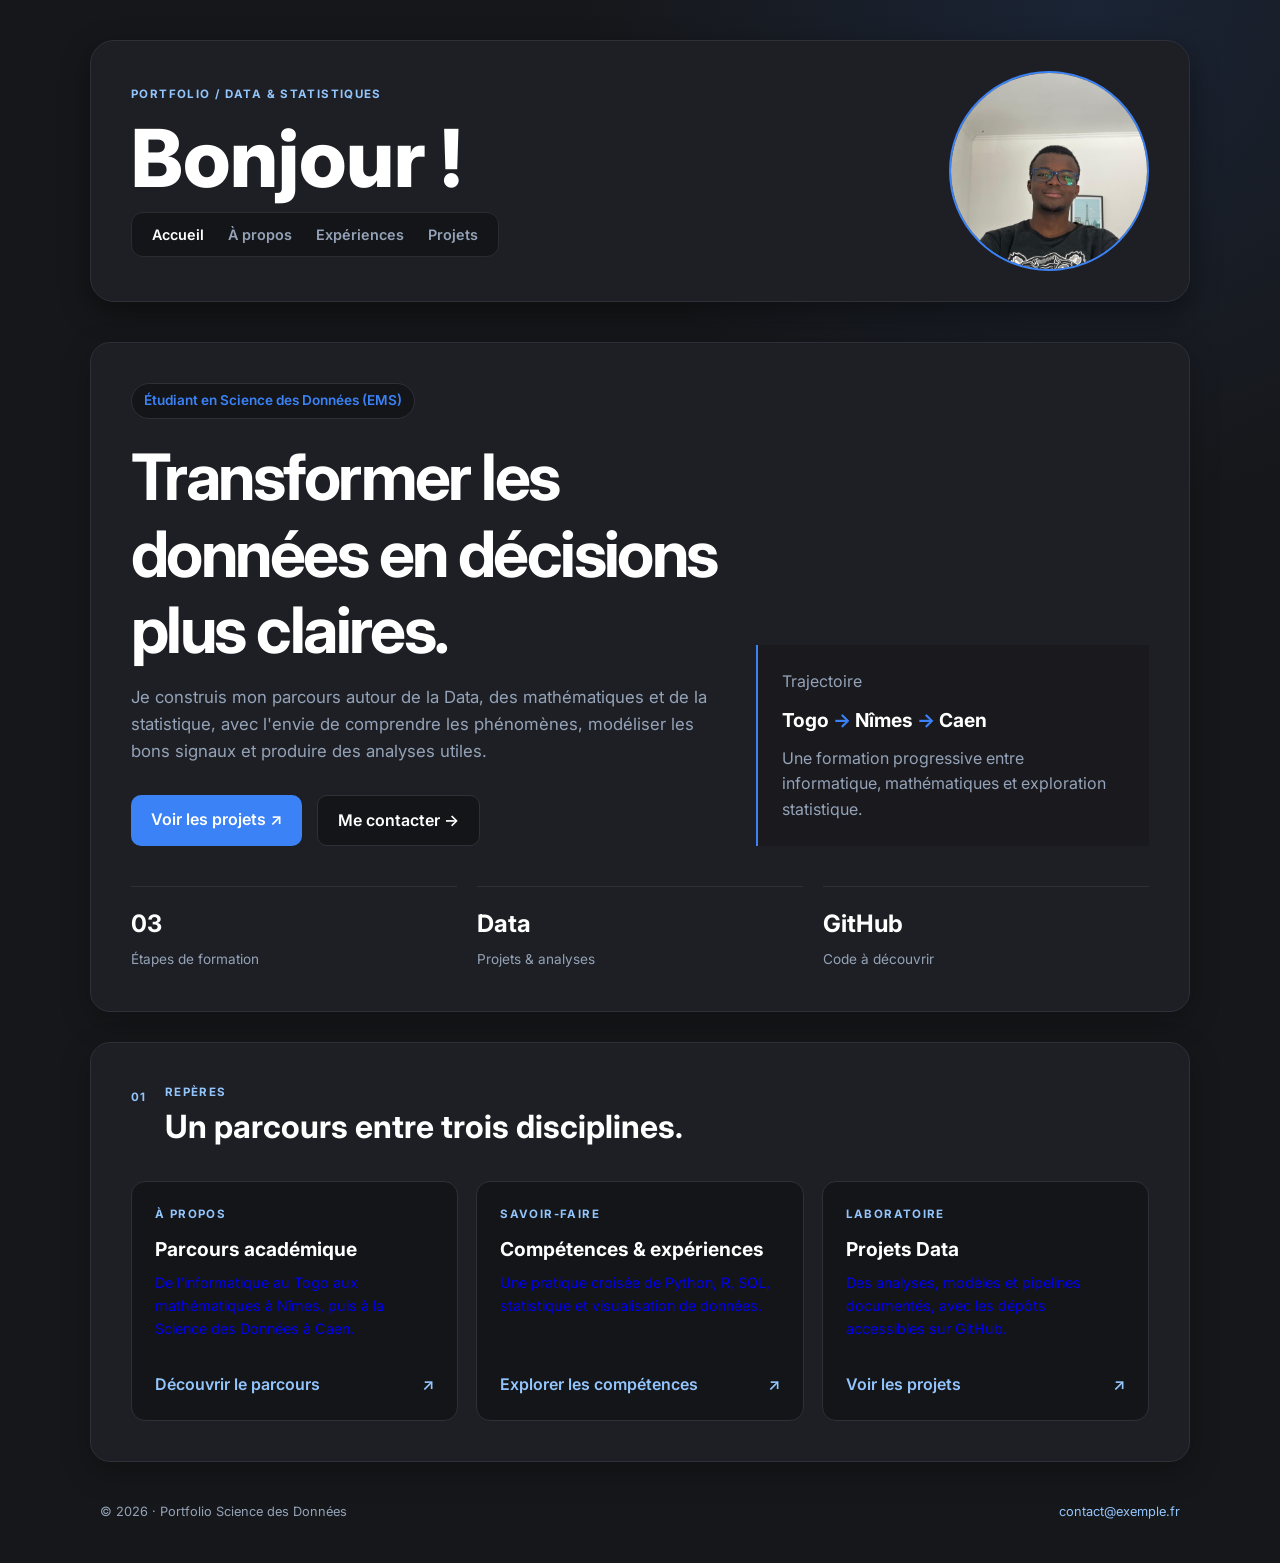
==== index.html @ a3a62780 "Je me regal sur mon portfolio" ====
<!DOCTYPE html>
<html lang="fr">
<head>
  <meta charset="UTF-8">
  <meta name="viewport" content="width=device-width, initial-scale=1.0">
  <meta name="description" content="Portfolio de étudiant en Science des Données, spécialisé en analyse, statistique et machine learning.">
  <title>Portfolio | Science des Données</title>
  <link rel="stylesheet" href="style.css">
  <link rel="preconnect" href="https://fonts.googleapis.com">
  <link rel="preconnect" href="https://fonts.gstatic.com" crossorigin>
  <link href="https://fonts.googleapis.com/css2?family=Inter:wght@400;500;600;700;800&display=swap" rel="stylesheet">
</head>
<body data-page="accueil">
  <div class="site-container">
    <header class="header-container is-hero" id="heroHeader">
      <div class="left-block">
        <p class="eyebrow">Portfolio / Data & statistiques</p>
        <h1 class="greeting">Bonjour !</h1>
        <nav class="nav-bar" aria-label="Navigation principale">
          <a href="index.html" class="nav-link active">Accueil</a>
          <a href="apropos.html" class="nav-link">À propos</a>
          <a href="experiences.html" class="nav-link">Expériences</a>
          <a href="projets.html" class="nav-link">Projets</a>
        </nav>
      </div>
      <div class="profile-container"><div class="profile-avatar"><img src="Mon_Profil.jpeg" alt="Portrait de l'étudiant en Science des Données"></div></div>
    </header>

    <main class="main-content">
      <section class="intro-card reveal">
        <div class="intro-copy">
          <div class="badge">Étudiant en Science des Données (EMS)</div>
          <h2>Transformer les données en décisions plus claires.</h2>
          <p class="summary-text">Je construis mon parcours autour de la Data, des mathématiques et de la statistique, avec l'envie de comprendre les phénomènes, modéliser les bons signaux et produire des analyses utiles.</p>
          <div class="cta-buttons"><a href="projets.html" class="btn btn-primary">Voir les projets <span aria-hidden="true">&#8599;</span></a><a href="mailto:contact@exemple.fr" class="btn btn-secondary">Me contacter <span aria-hidden="true">&#8594;</span></a></div>
        </div>
        <div class="intro-aside"><span class="aside-label">Trajectoire</span><strong>Togo <span>&#8594;</span> Nîmes <span>&#8594;</span> Caen</strong><p>Une formation progressive entre informatique, mathématiques et exploration statistique.</p></div>
        <div class="quick-stats"><div class="stat-item"><span class="stat-number">03</span><span class="stat-label">Étapes de formation</span></div><div class="stat-item"><span class="stat-number">Data</span><span class="stat-label">Projets & analyses</span></div><div class="stat-item"><span class="stat-number">GitHub</span><span class="stat-label">Code à découvrir</span></div></div>
      </section>
      <section class="content-section reveal"><div class="section-heading"><span class="section-index">01</span><div><p class="eyebrow">Repères</p><h2>Un parcours entre trois disciplines.</h2></div></div><div class="preview-grid"><a class="preview-card" href="apropos.html"><span class="card-tag">À propos</span><h3>Parcours académique</h3><p>De l'informatique au Togo aux mathématiques à Nîmes, puis à la Science des Données à Caen.</p><span class="card-link">Découvrir le parcours <span>&#8599;</span></span></a><a class="preview-card" href="experiences.html"><span class="card-tag">Savoir-faire</span><h3>Compétences & expériences</h3><p>Une pratique croisée de Python, R, SQL, statistique et visualisation de données.</p><span class="card-link">Explorer les compétences <span>&#8599;</span></span></a><a class="preview-card" href="projets.html"><span class="card-tag">Laboratoire</span><h3>Projets Data</h3><p>Des analyses, modèles et pipelines documentés, avec les dépôts accessibles sur GitHub.</p><span class="card-link">Voir les projets <span>&#8599;</span></span></a></div></section>
    </main>
    <footer class="site-footer"><p>© 2026 · Portfolio Science des Données</p><a href="mailto:contact@exemple.fr">contact@exemple.fr</a></footer>
  </div>
  <script src="script.js"></script>
</body>
</html>
---- style.css ----
:root {
  --bg-main: #16171a;
  --bg-card: #1e1f24;
  --bg-inner: #141518;
  --border-color: #2d3039;
  --text-primary: #ffffff;
  --text-secondary: #94a3b8;
  --accent-color: #3b82f6;
  --accent-hover: #2563eb;
  --muted-blue: #93c5fd;
  --font-family: "Inter", system-ui, sans-serif;
}

* { box-sizing: border-box; margin: 0; padding: 0; }
html { scroll-behavior: smooth; }
body { background: radial-gradient(circle at 85% 0%, rgba(59, 130, 246, .12), transparent 32rem), var(--bg-main); color: var(--text-secondary); font-family: var(--font-family); line-height: 1.6; padding: 20px; }
.site-container { max-width: 1100px; margin: 0 auto; }
.header-container { min-height: 245px; background: var(--bg-card); border: 1px solid var(--border-color); border-radius: 24px; padding: 30px 40px; margin: 20px auto 40px; display: flex; justify-content: space-between; align-items: center; position: sticky; top: 15px; z-index: 100; box-shadow: 0 10px 30px rgba(0, 0, 0, .4); transition: min-height .35s ease, padding .35s ease, border-radius .35s ease, background .35s ease; }
.left-block { display: flex; flex-direction: column; gap: 14px; }
.eyebrow, .section-index, .card-tag, .timeline-date { color: var(--muted-blue); font-size: .72rem; font-weight: 700; letter-spacing: .12em; text-transform: uppercase; }
.greeting { color: var(--text-primary); font-size: 5rem; font-weight: 800; line-height: 1; transition: font-size .35s ease; }
.nav-bar { display: flex; gap: 24px; background: var(--bg-inner); padding: 10px 20px; border: 1px solid #2a2c34; border-radius: 12px; }
.nav-link { color: var(--text-secondary); font-size: .9rem; font-weight: 600; text-decoration: none; transition: color .2s ease; }
.nav-link:hover, .nav-link.active { color: var(--text-primary); }
.profile-container { margin-left: 40px; }
.profile-avatar { width: 200px; height: 200px; overflow: hidden; border: 2px solid var(--accent-color); border-radius: 50%; background: #2a2c34; flex-shrink: 0; transition: width .35s ease, height .35s ease; }
.profile-avatar img { width: 100%; height: 100%; display: block; object-fit: cover; }
.header-container.is-compact { min-height: 0; padding: 12px 25px; border-radius: 50px; background: rgba(30, 31, 36, .95); backdrop-filter: blur(10px); }
.header-container.is-compact .greeting { font-size: 1.5rem; }
.header-container.is-compact .eyebrow { display: none; }
.header-container.is-compact .profile-avatar { width: 45px; height: 45px; }
.header-container.is-compact .left-block { gap: 0; flex-direction: row; align-items: center; }
.header-container.is-compact .nav-bar { margin-left: 20px; padding-block: 7px; }
.main-content { display: flex; flex-direction: column; gap: 30px; }
.intro-card, .content-section { background: var(--bg-card); border: 1px solid var(--border-color); border-radius: 20px; padding: 40px; box-shadow: 0 10px 30px rgba(0, 0, 0, .25); scroll-margin-top: 130px; }
.intro-card { display: grid; grid-template-columns: 1.5fr 1fr; gap: 35px; }
.badge { display: inline-block; margin-bottom: 20px; padding: 6px 12px; border: 1px solid var(--border-color); border-radius: 999px; background: var(--bg-inner); color: var(--accent-color); font-size: .85rem; font-weight: 600; }
h2, h3, h4 { color: var(--text-primary); line-height: 1.2; }
.intro-card h2 { max-width: 620px; margin-bottom: 15px; font-size: clamp(2.2rem, 5vw, 4rem); letter-spacing: -.04em; }
.summary-text { max-width: 650px; margin-bottom: 30px; font-size: 1.05rem; }
.intro-aside { align-self: end; padding: 24px; border-left: 2px solid var(--accent-color); background: rgba(20, 21, 24, .5); }
.intro-aside strong { display: block; margin: 10px 0; color: var(--text-primary); font-size: 1.2rem; }
.intro-aside strong span { color: var(--accent-color); }
.quick-stats { grid-column: 1 / -1; display: grid; grid-template-columns: repeat(3, 1fr); gap: 20px; margin-top: 5px; }
.stat-item { display: flex; flex-direction: column; gap: 5px; padding-top: 18px; border-top: 1px solid var(--border-color); }
.stat-number { color: var(--text-primary); font-size: 1.5rem; font-weight: 700; }
.stat-label { font-size: .85rem; }
.cta-buttons { display: flex; gap: 15px; flex-wrap: wrap; }
.btn, .card-link, .project-link { font-weight: 600; text-decoration: none; }
.btn { display: inline-block; padding: 12px 20px; border-radius: 10px; transition: transform .2s ease, background-color .2s ease; }
.btn:hover, .project-link:hover, .card-link:hover { transform: translateY(-2px); }
.btn-primary { background: var(--accent-color); color: white; }
.btn-primary:hover { background: var(--accent-hover); }
.btn-secondary { background: var(--bg-inner); color: var(--text-primary); border: 1px solid var(--border-color); }
.section-heading { display: flex; align-items: flex-start; gap: 18px; margin-bottom: 35px; }
.section-heading h2 { margin-top: 7px; font-size: 2rem; }
.section-index { padding-top: 5px; }
.about-layout, .experience-layout { display: grid; grid-template-columns: 1.15fr 1fr; gap: 50px; }
.timeline { position: relative; padding-left: 28px; border-left: 1px solid var(--border-color); }
.timeline-item { position: relative; padding-bottom: 28px; }
.timeline-item:last-child { padding-bottom: 0; }
.timeline-dot { position: absolute; top: 5px; left: -34px; width: 11px; height: 11px; border: 2px solid var(--accent-color); border-radius: 50%; background: var(--bg-card); }
.timeline-date { margin-bottom: 7px; }
.timeline-item h3, .about-note h3, .experience-card h3 { margin-bottom: 8px; font-size: 1.25rem; }
.about-note { padding-top: 3px; }
.about-note h3 { margin-top: 12px; font-size: 1.7rem; }
.tag-list { display: flex; gap: 8px; flex-wrap: wrap; margin-top: 20px; }
.tag-list span, .project-status { padding: 5px 9px; border: 1px solid var(--border-color); border-radius: 999px; color: var(--muted-blue); font-size: .75rem; }
.experience-card { padding: 28px; border: 1px solid var(--border-color); border-radius: 14px; background: var(--bg-inner); }
.experience-card h3 { margin-top: 14px; font-size: 1.7rem; }
.card-link, .project-link { display: inline-flex; justify-content: space-between; margin-top: 25px; color: var(--muted-blue); transition: transform .2s ease; }
.skills-grid { display: grid; grid-template-columns: 1fr 1fr; gap: 12px; }
.skill-group { padding: 18px; border-top: 1px solid var(--border-color); }
.skill-group h3 { margin-bottom: 7px; font-size: 1rem; }
.skill-group p { font-size: .9rem; }
.section-heading-row { justify-content: space-between; }
.section-heading-row > div { display: flex; gap: 18px; }
.section-count { color: var(--muted-blue); font-size: .8rem; }
.projects-grid { display: grid; grid-template-columns: repeat(3, 1fr); gap: 18px; }
.project-card { display: flex; flex-direction: column; min-height: 310px; padding: 23px; border: 1px solid var(--border-color); border-radius: 14px; background: var(--bg-inner); transition: transform .25s ease, border-color .25s ease; }
.project-card:hover { transform: translateY(-5px); border-color: var(--accent-color); }
.project-top { display: flex; justify-content: space-between; align-items: center; margin-bottom: 30px; }
.project-number { color: var(--accent-color); font-weight: 700; }
.project-card h3 { margin-bottom: 12px; font-size: 1.25rem; }
.project-card p { font-size: .9rem; }
.project-card .project-link { margin-top: auto; }
.site-footer { display: flex; justify-content: space-between; padding: 40px 10px 20px; font-size: .8rem; }
.site-footer a { color: var(--muted-blue); text-decoration: none; }
.page-intro { display: grid; grid-template-columns: 1.15fr 1fr; align-items: end; gap: 45px; }
.page-intro h2 { max-width: 650px; margin-top: 12px; font-size: clamp(2.2rem, 5vw, 3.7rem); letter-spacing: -.04em; }
.page-intro > p { max-width: 430px; }
.preview-grid { display: grid; grid-template-columns: repeat(3, 1fr); gap: 18px; }
.preview-card { display: flex; flex-direction: column; min-height: 240px; padding: 23px; border: 1px solid var(--border-color); border-radius: 14px; background: var(--bg-inner); text-decoration: none; transition: transform .25s ease, border-color .25s ease; }
.preview-card:hover { transform: translateY(-5px); border-color: var(--accent-color); }
.preview-card h3 { margin: 14px 0 10px; font-size: 1.2rem; }
.preview-card p { font-size: .9rem; }
.preview-card .card-link { margin-top: auto; }
.goals-grid { display: grid; grid-template-columns: repeat(3, 1fr); gap: 18px; }
.goal-item { padding: 22px; border-top: 1px solid var(--border-color); }
.goal-item > span { color: var(--accent-color); font-weight: 700; }
.goal-item h3 { margin: 18px 0 8px; }
.skills-grid-large .skill-group { min-height: 145px; }
.skill-detail { display: block; margin-top: 12px; color: var(--text-secondary); font-size: .8rem; }
.clean-list { display: grid; gap: 8px; margin-top: 22px; padding-left: 18px; color: var(--text-secondary); font-size: .9rem; }
.placeholder-note { margin-top: 24px; color: var(--muted-blue); font-size: .8rem; }
.reveal { opacity: 0; transform: translateY(18px); transition: opacity .6s ease, transform .6s ease; }
.reveal.visible { opacity: 1; transform: translateY(0); }
@media (prefers-reduced-motion: reduce) { *, *::before, *::after { scroll-behavior: auto !important; transition-duration: .01ms !important; animation-duration: .01ms !important; } .reveal { opacity: 1; transform: none; } }
@media (max-width: 768px) {
  body { padding: 10px; }
  .header-container { min-height: 205px; padding: 25px; }
  .greeting { font-size: 3.2rem; }
  .profile-avatar { width: 140px; height: 140px; }
  .profile-container { margin-left: 20px; }
  .intro-card, .content-section { padding: 28px; }
  .intro-card, .about-layout, .experience-layout { grid-template-columns: 1fr; }
  .page-intro { grid-template-columns: 1fr; gap: 20px; }
  .intro-aside { align-self: auto; }
  .quick-stats, .projects-grid, .preview-grid, .goals-grid { grid-template-columns: 1fr; }
  .project-card { min-height: 260px; }
}
@media (max-width: 550px) {
  .header-container { align-items: flex-start; padding: 20px; }
  .profile-container { margin-left: 10px; }
  .profile-avatar { width: 90px; height: 90px; }
  .greeting { font-size: 2.2rem; }
  .nav-bar { gap: 9px; padding: 8px 10px; flex-wrap: wrap; }
  .nav-link { font-size: .75rem; }
  .header-container.is-compact .left-block { align-items: flex-start; flex-direction: column; }
  .header-container.is-compact .nav-bar { margin: 8px 0 0; }
  .intro-card h2 { font-size: 2.25rem; }
  .section-heading h2 { font-size: 1.6rem; }
  .section-heading-row { flex-direction: column; gap: 12px; }
  .site-footer { flex-direction: column; gap: 8px; }
}
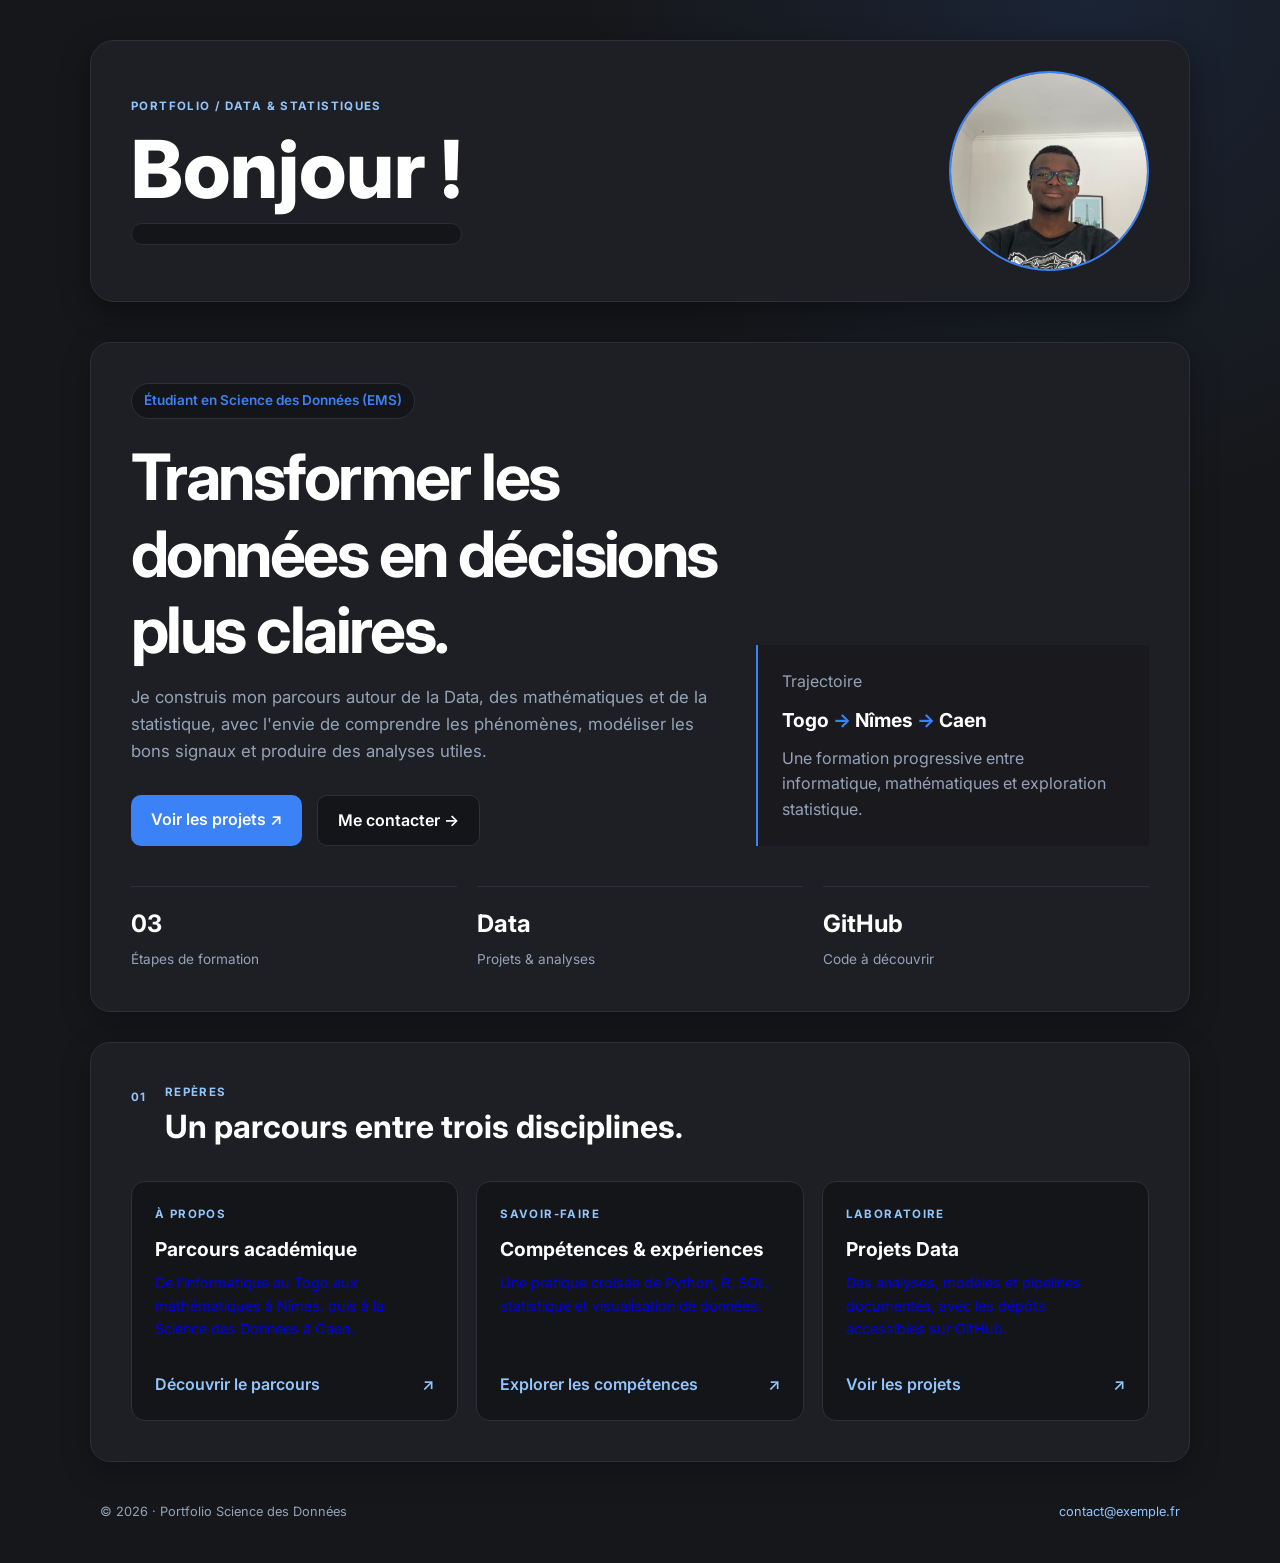
==== commit b20e4e01: "juste un petit blocage pour des modifications" ====
--- a/index.html
+++ b/index.html
@@ -17,10 +17,10 @@
         <p class="eyebrow">Portfolio / Data & statistiques</p>
         <h1 class="greeting">Bonjour !</h1>
         <nav class="nav-bar" aria-label="Navigation principale">
-          <a href="index.html" class="nav-link active">Accueil</a>
-          <a href="apropos.html" class="nav-link">À propos</a>
-          <a href="experiences.html" class="nav-link">Expériences</a>
-          <a href="projets.html" class="nav-link">Projets</a>
+          <!-- <a href="index.html" class="nav-link active">Accueil</a> -->
+          <!-- <a href="apropos.html" class="nav-link">À propos</a> -->
+          <!-- <a href="experiences.html" class="nav-link">Expériences</a> -->
+          <!-- <a href="projets.html" class="nav-link">Projets</a> -->
         </nav>
       </div>
       <div class="profile-container"><div class="profile-avatar"><img src="Mon_Profil.jpeg" alt="Portrait de l'étudiant en Science des Données"></div></div>
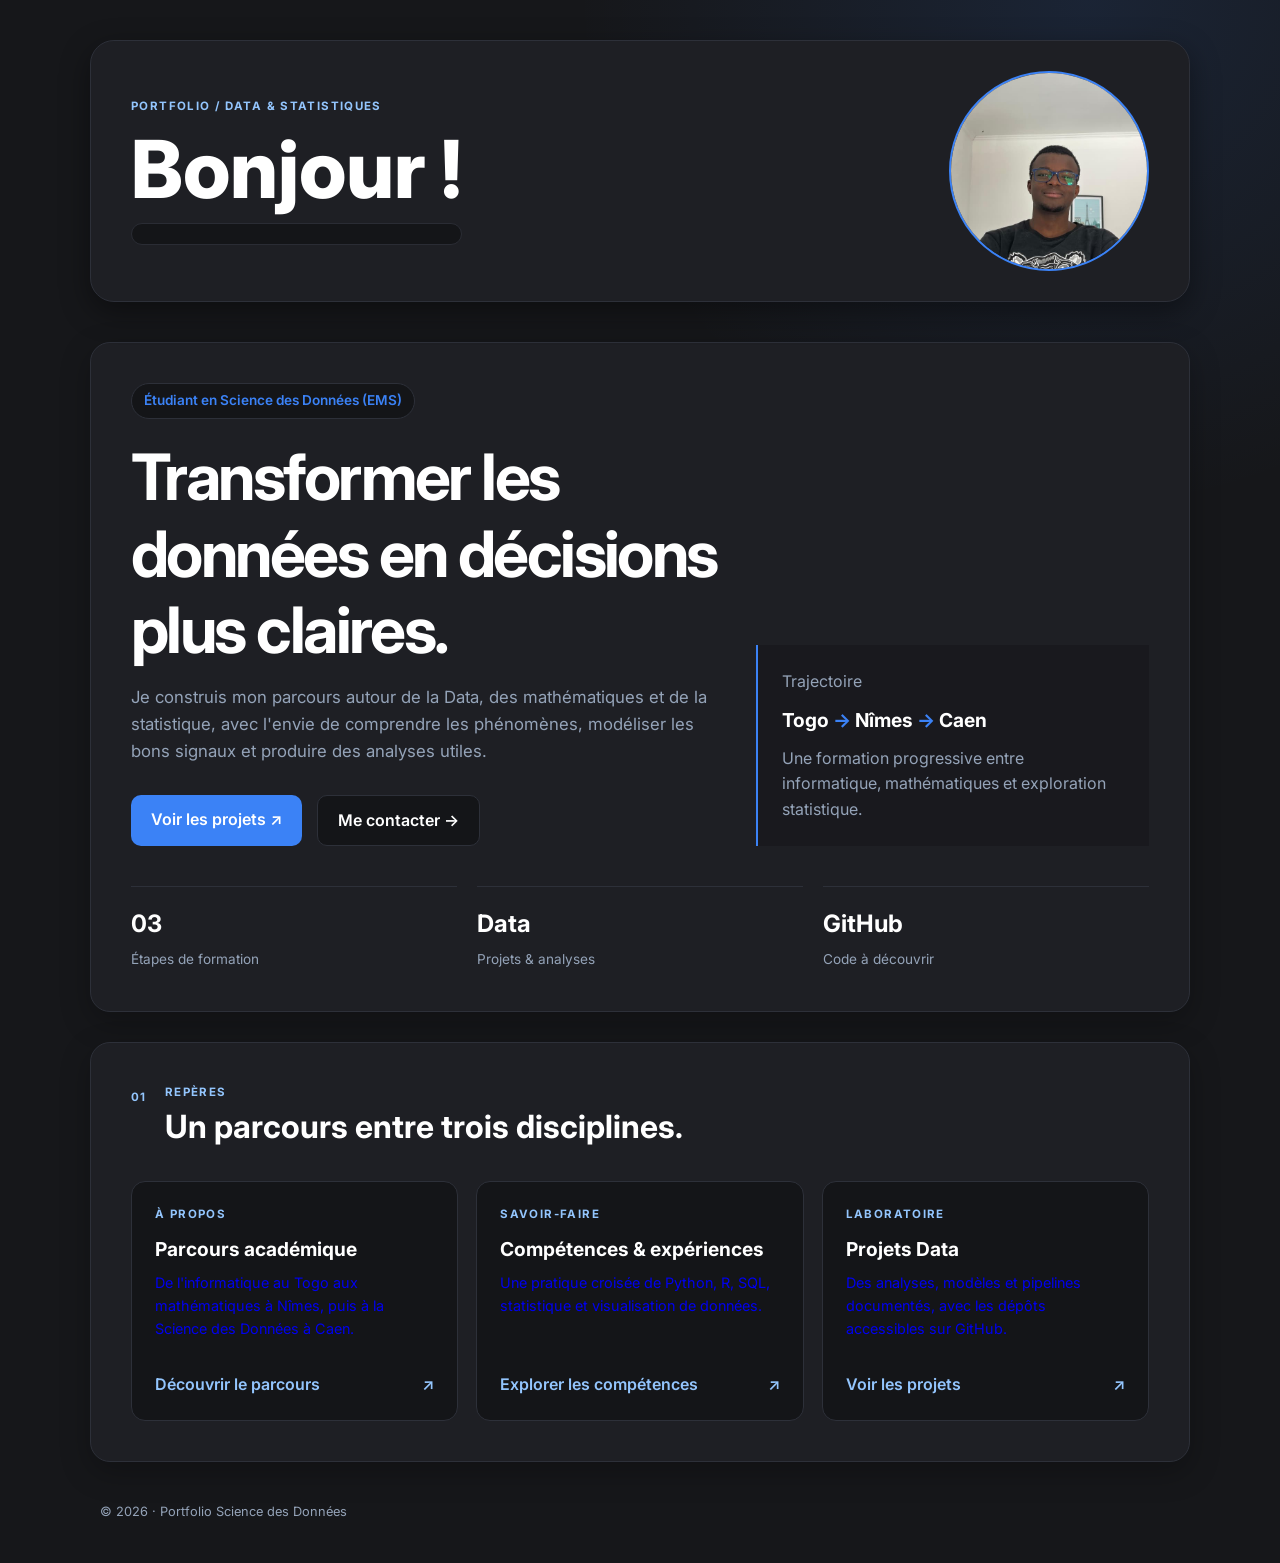
==== commit e71dfe09: "toujours un blocage volontaire Updated navigation links and contact button in index.html." ====
--- a/index.html
+++ b/index.html
@@ -17,7 +17,7 @@
         <p class="eyebrow">Portfolio / Data & statistiques</p>
         <h1 class="greeting">Bonjour !</h1>
         <nav class="nav-bar" aria-label="Navigation principale">
-          <!-- <a href="index.html" class="nav-link active">Accueil</a> -->
+          <!-- <a ="index.html" class="nav-link active">Accueil</a> -->
           <!-- <a href="apropos.html" class="nav-link">À propos</a> -->
           <!-- <a href="experiences.html" class="nav-link">Expériences</a> -->
           <!-- <a href="projets.html" class="nav-link">Projets</a> -->
@@ -32,14 +32,14 @@
           <div class="badge">Étudiant en Science des Données (EMS)</div>
           <h2>Transformer les données en décisions plus claires.</h2>
           <p class="summary-text">Je construis mon parcours autour de la Data, des mathématiques et de la statistique, avec l'envie de comprendre les phénomènes, modéliser les bons signaux et produire des analyses utiles.</p>
-          <div class="cta-buttons"><a href="projets.html" class="btn btn-primary">Voir les projets <span aria-hidden="true">&#8599;</span></a><a href="mailto:contact@exemple.fr" class="btn btn-secondary">Me contacter <span aria-hidden="true">&#8594;</span></a></div>
+          <div class="cta-buttons"><a href="#projets.html" class="btn btn-primary">Voir les projets <span aria-hidden="true">&#8599;</span></a><a href="" class="btn btn-secondary">Me contacter <span aria-hidden="true">&#8594;</span></a></div>
         </div>
         <div class="intro-aside"><span class="aside-label">Trajectoire</span><strong>Togo <span>&#8594;</span> Nîmes <span>&#8594;</span> Caen</strong><p>Une formation progressive entre informatique, mathématiques et exploration statistique.</p></div>
         <div class="quick-stats"><div class="stat-item"><span class="stat-number">03</span><span class="stat-label">Étapes de formation</span></div><div class="stat-item"><span class="stat-number">Data</span><span class="stat-label">Projets & analyses</span></div><div class="stat-item"><span class="stat-number">GitHub</span><span class="stat-label">Code à découvrir</span></div></div>
       </section>
-      <section class="content-section reveal"><div class="section-heading"><span class="section-index">01</span><div><p class="eyebrow">Repères</p><h2>Un parcours entre trois disciplines.</h2></div></div><div class="preview-grid"><a class="preview-card" href="apropos.html"><span class="card-tag">À propos</span><h3>Parcours académique</h3><p>De l'informatique au Togo aux mathématiques à Nîmes, puis à la Science des Données à Caen.</p><span class="card-link">Découvrir le parcours <span>&#8599;</span></span></a><a class="preview-card" href="experiences.html"><span class="card-tag">Savoir-faire</span><h3>Compétences & expériences</h3><p>Une pratique croisée de Python, R, SQL, statistique et visualisation de données.</p><span class="card-link">Explorer les compétences <span>&#8599;</span></span></a><a class="preview-card" href="projets.html"><span class="card-tag">Laboratoire</span><h3>Projets Data</h3><p>Des analyses, modèles et pipelines documentés, avec les dépôts accessibles sur GitHub.</p><span class="card-link">Voir les projets <span>&#8599;</span></span></a></div></section>
+      <section class="content-section reveal"><div class="section-heading"><span class="section-index">01</span><div><p class="eyebrow">Repères</p><h2>Un parcours entre trois disciplines.</h2></div></div><div class="preview-grid"><a class="preview-card" href="apropos.html"><span class="card-tag">À propos</span><h3>Parcours académique</h3><p>De l'informatique au Togo aux mathématiques à Nîmes, puis à la Science des Données à Caen.</p><span class="card-link">Découvrir le parcours <span>&#8599;</span></span></a><a class="preview-card" href="#experiences.html"><span class="card-tag">Savoir-faire</span><h3>Compétences & expériences</h3><p>Une pratique croisée de Python, R, SQL, statistique et visualisation de données.</p><span class="card-link">Explorer les compétences <span>&#8599;</span></span></a><a class="preview-card" href="#projets.html"><span class="card-tag">Laboratoire</span><h3>Projets Data</h3><p>Des analyses, modèles et pipelines documentés, avec les dépôts accessibles sur GitHub.</p><span class="card-link">Voir les projets <span>&#8599;</span></span></a></div></section>
     </main>
-    <footer class="site-footer"><p>© 2026 · Portfolio Science des Données</p><a href="mailto:contact@exemple.fr">contact@exemple.fr</a></footer>
+    <footer class="site-footer"><p>© 2026 · Portfolio Science des Données</p><a href="c"></a></footer>
   </div>
   <script src="script.js"></script>
 </body>
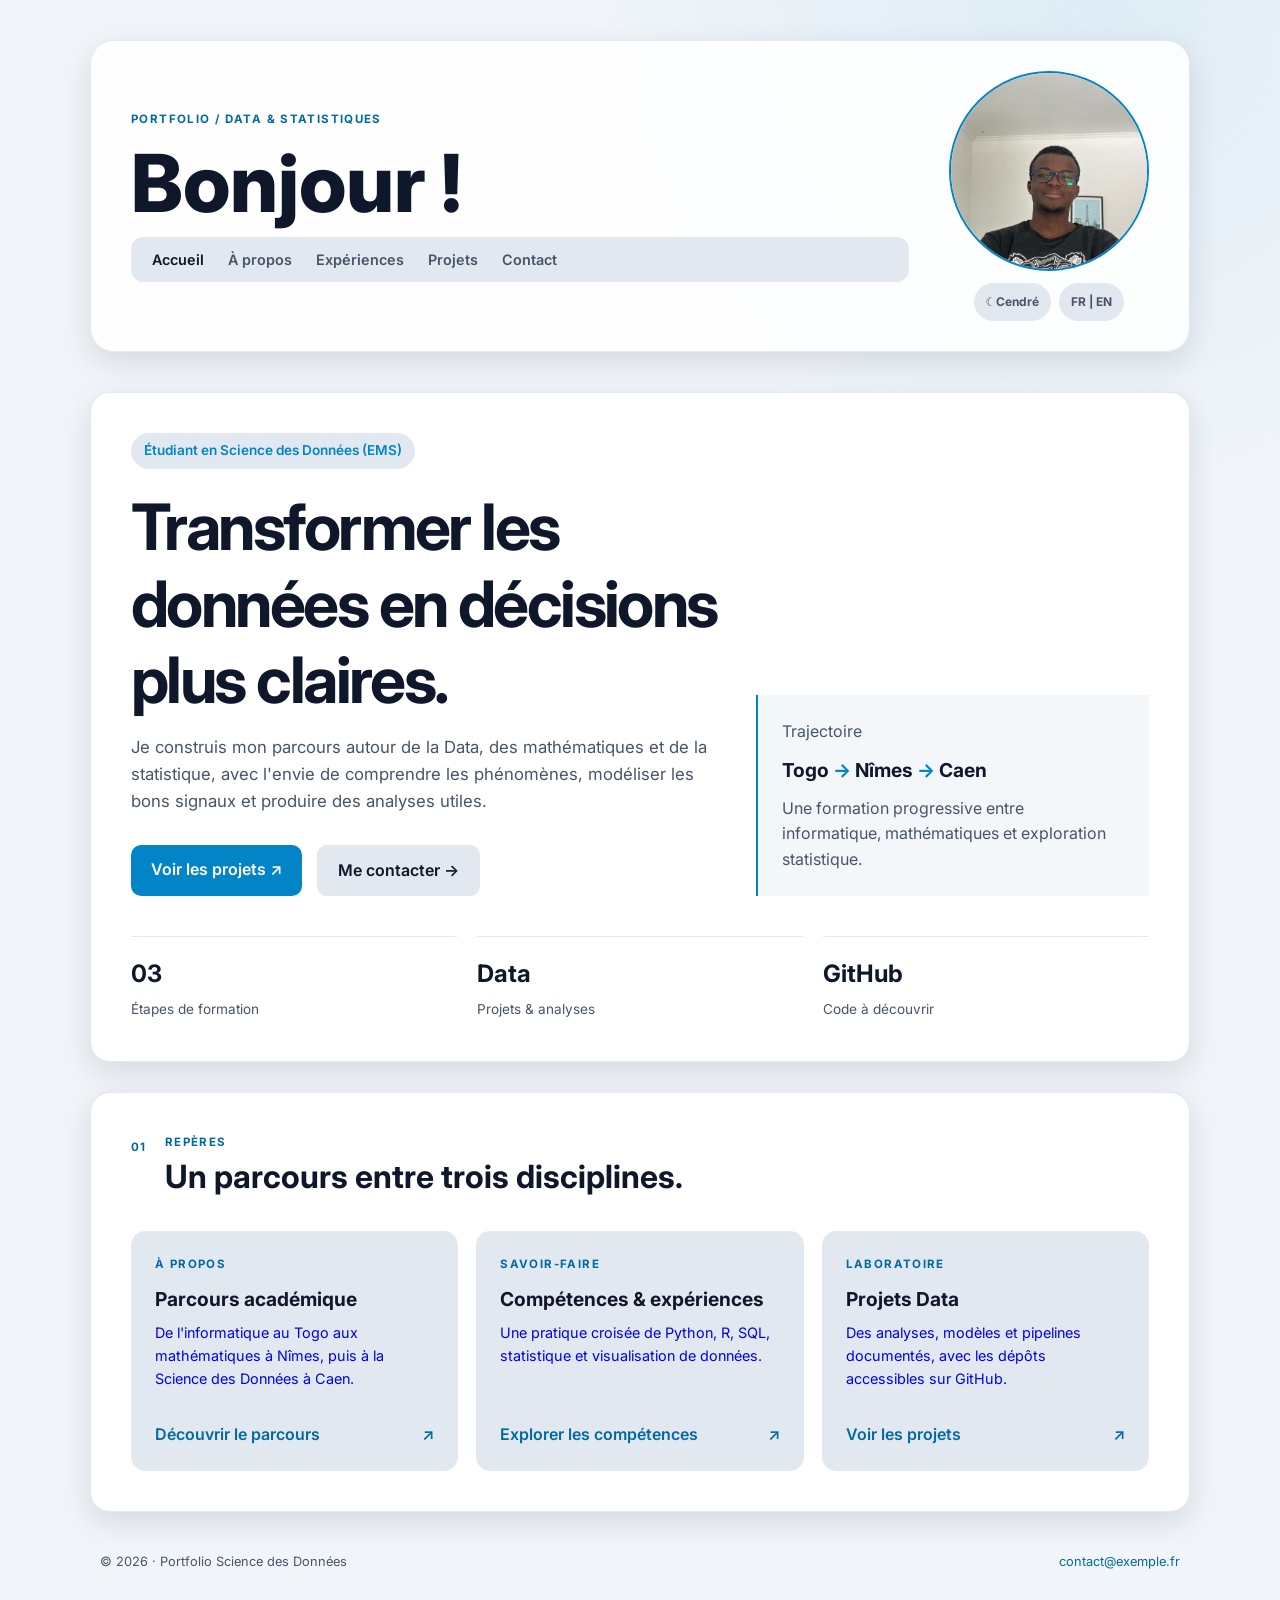
==== commit 997bd902: "un nouveau code" ====
--- a/index.html
+++ b/index.html
@@ -17,13 +17,14 @@
         <p class="eyebrow">Portfolio / Data & statistiques</p>
         <h1 class="greeting">Bonjour !</h1>
         <nav class="nav-bar" aria-label="Navigation principale">
-          <!-- <a ="index.html" class="nav-link active">Accueil</a> -->
-          <!-- <a href="apropos.html" class="nav-link">À propos</a> -->
-          <!-- <a href="experiences.html" class="nav-link">Expériences</a> -->
-          <!-- <a href="projets.html" class="nav-link">Projets</a> -->
+          <a href="index.html" class="nav-link active">Accueil</a>
+          <a href="apropos.html" class="nav-link">À propos</a>
+          <a href="experiences.html" class="nav-link">Expériences</a>
+          <a href="projets.html" class="nav-link">Projets</a>
+          <a href="contact.html" class="nav-link">Contact</a>
         </nav>
       </div>
-      <div class="profile-container"><div class="profile-avatar"><img src="Mon_Profil.jpeg" alt="Portrait de l'étudiant en Science des Données"></div></div>
+      <div class="header-actions"><button class="theme-toggle" type="button" aria-label="Changer de thème"><span aria-hidden="true">◐</span><span class="theme-label">Bleu</span></button><button class="language-toggle" type="button" aria-label="Changer de langue">FR <span aria-hidden="true">|</span> EN</button></div><div class="profile-container"><div class="profile-avatar"><img src="Mon_Profil.jpeg" alt="Portrait de l'étudiant en Science des Données"></div></div>
     </header>
 
     <main class="main-content">
@@ -32,14 +33,14 @@
           <div class="badge">Étudiant en Science des Données (EMS)</div>
           <h2>Transformer les données en décisions plus claires.</h2>
           <p class="summary-text">Je construis mon parcours autour de la Data, des mathématiques et de la statistique, avec l'envie de comprendre les phénomènes, modéliser les bons signaux et produire des analyses utiles.</p>
-          <div class="cta-buttons"><a href="#projets.html" class="btn btn-primary">Voir les projets <span aria-hidden="true">&#8599;</span></a><a href="" class="btn btn-secondary">Me contacter <span aria-hidden="true">&#8594;</span></a></div>
+          <div class="cta-buttons"><a href="projets.html" class="btn btn-primary">Voir les projets <span aria-hidden="true">&#8599;</span></a><a href="contact.html" class="btn btn-secondary">Me contacter <span aria-hidden="true">&#8594;</span></a></div>
         </div>
         <div class="intro-aside"><span class="aside-label">Trajectoire</span><strong>Togo <span>&#8594;</span> Nîmes <span>&#8594;</span> Caen</strong><p>Une formation progressive entre informatique, mathématiques et exploration statistique.</p></div>
         <div class="quick-stats"><div class="stat-item"><span class="stat-number">03</span><span class="stat-label">Étapes de formation</span></div><div class="stat-item"><span class="stat-number">Data</span><span class="stat-label">Projets & analyses</span></div><div class="stat-item"><span class="stat-number">GitHub</span><span class="stat-label">Code à découvrir</span></div></div>
       </section>
-      <section class="content-section reveal"><div class="section-heading"><span class="section-index">01</span><div><p class="eyebrow">Repères</p><h2>Un parcours entre trois disciplines.</h2></div></div><div class="preview-grid"><a class="preview-card" href="apropos.html"><span class="card-tag">À propos</span><h3>Parcours académique</h3><p>De l'informatique au Togo aux mathématiques à Nîmes, puis à la Science des Données à Caen.</p><span class="card-link">Découvrir le parcours <span>&#8599;</span></span></a><a class="preview-card" href="#experiences.html"><span class="card-tag">Savoir-faire</span><h3>Compétences & expériences</h3><p>Une pratique croisée de Python, R, SQL, statistique et visualisation de données.</p><span class="card-link">Explorer les compétences <span>&#8599;</span></span></a><a class="preview-card" href="#projets.html"><span class="card-tag">Laboratoire</span><h3>Projets Data</h3><p>Des analyses, modèles et pipelines documentés, avec les dépôts accessibles sur GitHub.</p><span class="card-link">Voir les projets <span>&#8599;</span></span></a></div></section>
+      <section class="content-section reveal"><div class="section-heading"><span class="section-index">01</span><div><p class="eyebrow">Repères</p><h2>Un parcours entre trois disciplines.</h2></div></div><div class="preview-grid"><a class="preview-card" href="apropos.html"><span class="card-tag">À propos</span><h3>Parcours académique</h3><p>De l'informatique au Togo aux mathématiques à Nîmes, puis à la Science des Données à Caen.</p><span class="card-link">Découvrir le parcours <span>&#8599;</span></span></a><a class="preview-card" href="experiences.html"><span class="card-tag">Savoir-faire</span><h3>Compétences & expériences</h3><p>Une pratique croisée de Python, R, SQL, statistique et visualisation de données.</p><span class="card-link">Explorer les compétences <span>&#8599;</span></span></a><a class="preview-card" href="projets.html"><span class="card-tag">Laboratoire</span><h3>Projets Data</h3><p>Des analyses, modèles et pipelines documentés, avec les dépôts accessibles sur GitHub.</p><span class="card-link">Voir les projets <span>&#8599;</span></span></a></div></section>
     </main>
-    <footer class="site-footer"><p>© 2026 · Portfolio Science des Données</p><a href="c"></a></footer>
+    <footer class="site-footer"><p>© 2026 · Portfolio Science des Données</p><a href="mailto:contact@exemple.fr">contact@exemple.fr</a></footer>
   </div>
   <script src="script.js"></script>
 </body>
--- a/style.css
+++ b/style.css
@@ -1,44 +1,67 @@
 :root {
-  --bg-main: #16171a;
-  --bg-card: #1e1f24;
-  --bg-inner: #141518;
-  --border-color: #2d3039;
-  --text-primary: #ffffff;
-  --text-secondary: #94a3b8;
-  --accent-color: #3b82f6;
-  --accent-hover: #2563eb;
-  --muted-blue: #93c5fd;
+  --bg-main: #f1f5f9;
+  --bg-card: #ffffff;
+  --bg-inner: #e2e8f0;
+  --border-color: #e2e8f0;
+  --text-primary: #0f172a;
+  --text-secondary: #475569;
+  --accent-color: #0284c7;
+  --accent-hover: #0369a1;
+  --muted-blue: #0369a1;
+  --header-compact-bg: rgba(255, 255, 255, .94);
+  --header-bg: rgba(255, 255, 255, .88);
+  --aside-bg: rgba(241, 245, 249, .75);
+  --shadow-color: rgba(15, 23, 42, .12);
   --font-family: "Inter", system-ui, sans-serif;
 }
+:root[data-theme="dark"] { --bg-main: #16171a; --bg-card: #1e1f24; --bg-inner: #141518; --border-color: #2d3039; --text-primary: #ffffff; --text-secondary: #94a3b8; --accent-color: #3b82f6; --accent-hover: #2563eb; --muted-blue: #93c5fd; --header-compact-bg: rgba(30, 31, 36, .95); --header-bg: rgba(30, 31, 36, .88); --aside-bg: rgba(20, 21, 24, .5); --shadow-color: rgba(0, 0, 0, .4); }
 
 * { box-sizing: border-box; margin: 0; padding: 0; }
 html { scroll-behavior: smooth; }
-body { background: radial-gradient(circle at 85% 0%, rgba(59, 130, 246, .12), transparent 32rem), var(--bg-main); color: var(--text-secondary); font-family: var(--font-family); line-height: 1.6; padding: 20px; }
+body { background: radial-gradient(circle at 85% 0%, rgba(2, 132, 199, .08), transparent 32rem), var(--bg-main); color: var(--text-secondary); font-family: var(--font-family); line-height: 1.6; padding: 20px; transition: background-color .25s ease, color .25s ease; }
 .site-container { max-width: 1100px; margin: 0 auto; }
-.header-container { min-height: 245px; background: var(--bg-card); border: 1px solid var(--border-color); border-radius: 24px; padding: 30px 40px; margin: 20px auto 40px; display: flex; justify-content: space-between; align-items: center; position: sticky; top: 15px; z-index: 100; box-shadow: 0 10px 30px rgba(0, 0, 0, .4); transition: min-height .35s ease, padding .35s ease, border-radius .35s ease, background .35s ease; }
-.left-block { display: flex; flex-direction: column; gap: 14px; }
+.header-container { width: 100%; height: 312px; min-height: 312px; background: var(--header-bg); border: 1px solid var(--border-color); border-bottom-color: var(--border-color); border-radius: 24px; padding: 30px 40px; margin: 20px auto 40px; display: flex; flex-wrap: nowrap; justify-content: space-between; align-items: center; position: sticky; top: 15px; z-index: 100; box-shadow: 0 10px 30px var(--shadow-color); backdrop-filter: blur(16px); -webkit-backdrop-filter: blur(16px); transition: height .35s ease, min-height .35s ease, padding .35s ease, margin-bottom .35s ease, border-radius .35s ease, background .35s ease; }
+.left-block { position: relative; display: flex; flex: 1 1 auto; min-width: 0; flex-direction: column; gap: 14px; }
 .eyebrow, .section-index, .card-tag, .timeline-date { color: var(--muted-blue); font-size: .72rem; font-weight: 700; letter-spacing: .12em; text-transform: uppercase; }
 .greeting { color: var(--text-primary); font-size: 5rem; font-weight: 800; line-height: 1; transition: font-size .35s ease; }
-.nav-bar { display: flex; gap: 24px; background: var(--bg-inner); padding: 10px 20px; border: 1px solid #2a2c34; border-radius: 12px; }
+.nav-bar { display: flex; flex-direction: row; width: justify-content !important; align-items: center; gap: 24px; background: var(--bg-inner); padding: 10px 20px; border: 1px solid var(--border-color); border-radius: 12px; }
+.nav-bar .nav-link { min-height: 0; display: flex; align-items: center; padding: 0; border-radius: 8px; }
+.nav-bar .nav-link:hover, .nav-bar .nav-link.active { background: transparent; }
 .nav-link { color: var(--text-secondary); font-size: .9rem; font-weight: 600; text-decoration: none; transition: color .2s ease; }
 .nav-link:hover, .nav-link.active { color: var(--text-primary); }
-.profile-container { margin-left: 40px; }
-.profile-avatar { width: 200px; height: 200px; overflow: hidden; border: 2px solid var(--accent-color); border-radius: 50%; background: #2a2c34; flex-shrink: 0; transition: width .35s ease, height .35s ease; }
+.mobile-language-toggle { display: none; border: 0; border-top: 1px solid var(--border-color); background: transparent; color: var(--muted-blue); cursor: pointer; font: inherit; font-size: .8rem; font-weight: 700; padding: 12px; text-align: left; }
+.mobile-menu-toggle { display: none; align-items: center; gap: 9px; width: fit-content; border: 1px solid var(--border-color); border-radius: 9px; background: var(--bg-inner); color: var(--text-primary); cursor: pointer; font: inherit; font-size: .82rem; font-weight: 700; padding: 10px 13px; }
+.menu-icon { display: grid; gap: 4px; width: 18px; }
+.menu-icon span { display: block; height: 2px; border-radius: 2px; background: currentColor; transition: transform .2s ease, opacity .2s ease; }
+.mobile-menu-toggle[aria-expanded="true"] .menu-icon span:first-child { transform: translateY(6px) rotate(45deg); }
+.mobile-menu-toggle[aria-expanded="true"] .menu-icon span:nth-child(2) { opacity: 0; }
+.mobile-menu-toggle[aria-expanded="true"] .menu-icon span:last-child { transform: translateY(-6px) rotate(-45deg); }
+.profile-container { display: flex; flex: 0 0 auto; flex-direction: column; align-items: center; gap: 12px; margin-left: 40px; }
+.header-actions { display: flex; align-items: center; justify-content: center; gap: 8px; }
+.theme-toggle, .language-toggle { border: 1px solid var(--border-color); border-radius: 999px; background: var(--bg-inner); color: var(--text-secondary); cursor: pointer; font: inherit; font-size: .75rem; font-weight: 700; padding: 8px 11px; }
+.theme-toggle:hover, .language-toggle:hover { color: var(--text-primary); border-color: var(--accent-color); }
+.profile-avatar { width: 200px; height: 200px; overflow: hidden; border: 2px solid var(--accent-color); border-radius: 50%; background: var(--bg-inner); flex-shrink: 0; transition: width .35s ease, height .35s ease; }
 .profile-avatar img { width: 100%; height: 100%; display: block; object-fit: cover; }
-.header-container.is-compact { min-height: 0; padding: 12px 25px; border-radius: 50px; background: rgba(30, 31, 36, .95); backdrop-filter: blur(10px); }
+.header-container.is-compact { height: 71px; min-height: 71px; padding: 12px 25px; margin-bottom: 281px; border-radius: 50px; background: var(--header-compact-bg); backdrop-filter: blur(10px); }
 .header-container.is-compact .greeting { font-size: 1.5rem; }
 .header-container.is-compact .eyebrow { display: none; }
 .header-container.is-compact .profile-avatar { width: 45px; height: 45px; }
+.header-container.is-compact .profile-container { flex-direction: row; gap: 8px; margin-left: 20px; }
+.header-container.is-compact .header-actions { margin: 0; }
 .header-container.is-compact .left-block { gap: 0; flex-direction: row; align-items: center; }
-.header-container.is-compact .nav-bar { margin-left: 20px; padding-block: 7px; }
+.header-container.is-compact .mobile-menu-toggle { display: inline-flex; order: -1; margin-right: 10px; }
+.header-container.is-compact .nav-bar { position: absolute; top: calc(100% + 10px); left: 0; z-index: 20; display: none; width: 240px; margin: 0; flex-direction: column; align-items: stretch; gap: 0; padding: 6px; background: var(--header-bg); border: 1px solid var(--border-color); border-radius: 14px; box-shadow: 0 14px 30px var(--shadow-color); backdrop-filter: blur(16px); -webkit-backdrop-filter: blur(16px); }
+.header-container.is-compact .nav-bar.is-open { display: flex; }
+.header-container.is-compact .nav-bar.is-open .nav-link { min-height: 44px; display: flex; align-items: center; padding: 8px 12px; }
+.header-container.is-compact .nav-bar.is-open .mobile-language-toggle { display: block; min-height: 44px; }
 .main-content { display: flex; flex-direction: column; gap: 30px; }
-.intro-card, .content-section { background: var(--bg-card); border: 1px solid var(--border-color); border-radius: 20px; padding: 40px; box-shadow: 0 10px 30px rgba(0, 0, 0, .25); scroll-margin-top: 130px; }
+.intro-card, .content-section { background: var(--bg-card); border: 1px solid var(--border-color); border-radius: 20px; padding: 40px; box-shadow: 0 10px 30px var(--shadow-color); scroll-margin-top: 130px; }
 .intro-card { display: grid; grid-template-columns: 1.5fr 1fr; gap: 35px; }
 .badge { display: inline-block; margin-bottom: 20px; padding: 6px 12px; border: 1px solid var(--border-color); border-radius: 999px; background: var(--bg-inner); color: var(--accent-color); font-size: .85rem; font-weight: 600; }
 h2, h3, h4 { color: var(--text-primary); line-height: 1.2; }
 .intro-card h2 { max-width: 620px; margin-bottom: 15px; font-size: clamp(2.2rem, 5vw, 4rem); letter-spacing: -.04em; }
 .summary-text { max-width: 650px; margin-bottom: 30px; font-size: 1.05rem; }
-.intro-aside { align-self: end; padding: 24px; border-left: 2px solid var(--accent-color); background: rgba(20, 21, 24, .5); }
+.intro-aside { align-self: end; padding: 24px; border-left: 2px solid var(--accent-color); background: var(--aside-bg); }
 .intro-aside strong { display: block; margin: 10px 0; color: var(--text-primary); font-size: 1.2rem; }
 .intro-aside strong span { color: var(--accent-color); }
 .quick-stats { grid-column: 1 / -1; display: grid; grid-template-columns: repeat(3, 1fr); gap: 20px; margin-top: 5px; }
@@ -103,12 +126,41 @@
 .skill-detail { display: block; margin-top: 12px; color: var(--text-secondary); font-size: .8rem; }
 .clean-list { display: grid; gap: 8px; margin-top: 22px; padding-left: 18px; color: var(--text-secondary); font-size: .9rem; }
 .placeholder-note { margin-top: 24px; color: var(--muted-blue); font-size: .8rem; }
+.contact-layout { display: grid; grid-template-columns: .8fr 1.2fr; gap: 45px; }
+.contact-intro h2 { margin: 12px 0; font-size: 2.2rem; }
+.contact-form { display: grid; gap: 16px; }
+.form-row { display: grid; grid-template-columns: 1fr 1fr; gap: 16px; }
+.form-field { display: grid; gap: 7px; }
+.form-field label { color: var(--text-primary); font-size: .82rem; font-weight: 700; }
+.form-field input, .form-field textarea { width: 100%; border: 1px solid var(--border-color); border-radius: 8px; background: var(--bg-inner); color: var(--text-primary); font: inherit; padding: 12px 14px; }
+.form-field textarea { min-height: 155px; resize: vertical; }
+.form-field input:focus, .form-field textarea:focus { outline: 2px solid var(--accent-color); outline-offset: 2px; }
+.form-status { min-height: 1.5em; color: var(--muted-blue); font-size: .88rem; }
 .reveal { opacity: 0; transform: translateY(18px); transition: opacity .6s ease, transform .6s ease; }
 .reveal.visible { opacity: 1; transform: translateY(0); }
 @media (prefers-reduced-motion: reduce) { *, *::before, *::after { scroll-behavior: auto !important; transition-duration: .01ms !important; animation-duration: .01ms !important; } .reveal { opacity: 1; transform: none; } }
+@media (max-width: 900px) {
+  .header-container { padding-inline: 28px; }
+  .left-block { flex: 1 1 calc(100% - 110px); min-width: 0; }
+  .mobile-menu-toggle { display: inline-flex; align-self: flex-start; }
+  .header-container .nav-bar { position: absolute; top: calc(100% + 10px); left: 0; z-index: 20; display: none; width: 100%; min-width: 220px; margin: 0; flex-direction: column; align-items: stretch; gap: 0; padding: 8px; background: var(--header-bg); border: 1px solid var(--border-color); border-radius: 14px; box-shadow: 0 14px 30px var(--shadow-color); backdrop-filter: blur(16px); -webkit-backdrop-filter: blur(16px); }
+  .header-container .nav-bar.is-open { display: flex; padding: 6px; }
+  .header-container .nav-bar.is-open .nav-link { min-height: 44px; display: flex; align-items: center; padding: 8px 12px; }
+  .header-container .nav-bar.is-open .nav-link:hover, .header-container .nav-bar.is-open .nav-link.active { background: var(--bg-inner); }
+  .header-container .nav-bar.is-open .mobile-language-toggle { display: block; min-height: 44px; }
+}
 @media (max-width: 768px) {
   body { padding: 10px; }
-  .header-container { min-height: 205px; padding: 25px; }
+  .header-container { height: 205px; min-height: 205px; padding: 25px; flex-wrap: nowrap; }
+  .header-container.is-compact { margin-bottom: 174px; }
+  .left-block { flex: 1 1 auto; min-width: 0; }
+  .header-container.is-compact .left-block { flex-direction: row; flex-wrap: wrap; align-items: center; gap: 8px; }
+  .header-container.is-compact .nav-bar { margin: 0; }
+  .mobile-menu-toggle { display: inline-flex; align-self: flex-start; }
+  .header-container .nav-bar { display: none; width: 100%; margin: 0; }
+  .header-container .nav-bar.is-open { display: flex; flex-direction: column; gap: 0; padding: 6px; }
+  .header-container .nav-bar.is-open .nav-link { min-height: 44px; display: flex; align-items: center; padding: 8px 12px; }
+  .header-container .nav-bar.is-open .mobile-language-toggle { display: block; min-height: 44px; }
   .greeting { font-size: 3.2rem; }
   .profile-avatar { width: 140px; height: 140px; }
   .profile-container { margin-left: 20px; }
@@ -118,18 +170,23 @@
   .intro-aside { align-self: auto; }
   .quick-stats, .projects-grid, .preview-grid, .goals-grid { grid-template-columns: 1fr; }
   .project-card { min-height: 260px; }
+  .contact-layout { grid-template-columns: 1fr; gap: 28px; }
 }
 @media (max-width: 550px) {
   .header-container { align-items: flex-start; padding: 20px; }
-  .profile-container { margin-left: 10px; }
+  .profile-container { flex: 0 0 auto; margin-left: 10px; }
   .profile-avatar { width: 90px; height: 90px; }
   .greeting { font-size: 2.2rem; }
   .nav-bar { gap: 9px; padding: 8px 10px; flex-wrap: wrap; }
   .nav-link { font-size: .75rem; }
-  .header-container.is-compact .left-block { align-items: flex-start; flex-direction: column; }
-  .header-container.is-compact .nav-bar { margin: 8px 0 0; }
+  .header-container.is-compact .left-block { align-items: flex-start; flex-direction: row; flex-wrap: wrap; }
+  .header-container.is-compact .nav-bar { margin: 0; }
   .intro-card h2 { font-size: 2.25rem; }
   .section-heading h2 { font-size: 1.6rem; }
   .section-heading-row { flex-direction: column; gap: 12px; }
   .site-footer { flex-direction: column; gap: 8px; }
+  .header-container.is-compact .profile-container { margin-left: 10px; }
+  .header-container.is-compact .theme-label { display: none; }
+  .header-container.is-compact .theme-toggle, .header-container.is-compact .language-toggle { padding-inline: 9px; }
+  .form-row { grid-template-columns: 1fr; }
 }
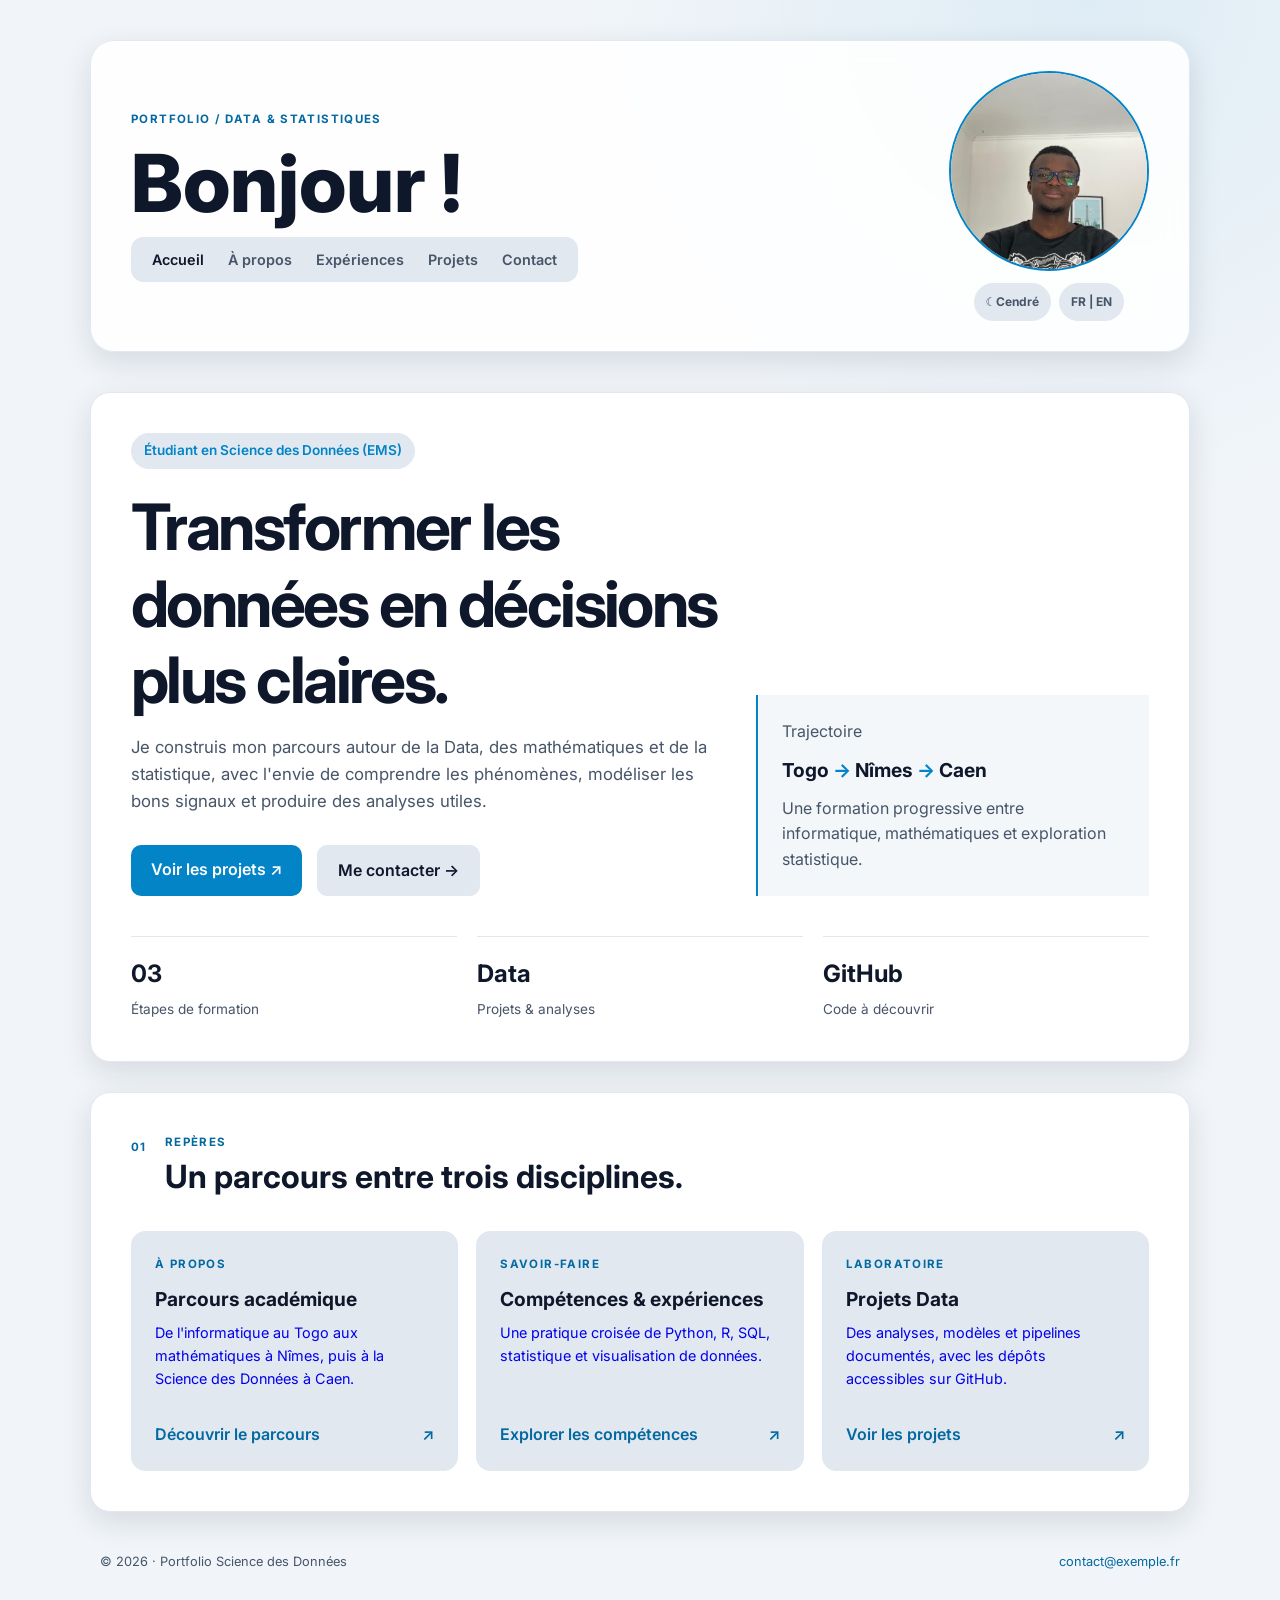
==== commit 3b1864bf: "une nouvelle modification" ====
--- a/index.html
+++ b/index.html
@@ -24,7 +24,20 @@
           <a href="contact.html" class="nav-link">Contact</a>
         </nav>
       </div>
-      <div class="header-actions"><button class="theme-toggle" type="button" aria-label="Changer de thème"><span aria-hidden="true">◐</span><span class="theme-label">Bleu</span></button><button class="language-toggle" type="button" aria-label="Changer de langue">FR <span aria-hidden="true">|</span> EN</button></div><div class="profile-container"><div class="profile-avatar"><img src="Mon_Profil.jpeg" alt="Portrait de l'étudiant en Science des Données"></div></div>
+      <div class="header-actions">
+        <button class="theme-toggle" type="button" aria-label="Changer de thème">
+          <span aria-hidden="true">◐</span>
+          <span class="theme-label">Bleu</span>
+        </button>
+        <button class="language-toggle" type="button" aria-label="Changer de langue">
+          FR <span aria-hidden="true">|</span> EN
+        </button>
+      </div>
+      <div class="profile-container">
+        <div class="profile-avatar">
+          <img src="Mon_Profil.jpeg" alt="Portrait de l'étudiant en Science des Données">
+        </div>
+      </div>
     </header>
 
     <main class="main-content">
@@ -32,15 +45,72 @@
         <div class="intro-copy">
           <div class="badge">Étudiant en Science des Données (EMS)</div>
           <h2>Transformer les données en décisions plus claires.</h2>
-          <p class="summary-text">Je construis mon parcours autour de la Data, des mathématiques et de la statistique, avec l'envie de comprendre les phénomènes, modéliser les bons signaux et produire des analyses utiles.</p>
-          <div class="cta-buttons"><a href="projets.html" class="btn btn-primary">Voir les projets <span aria-hidden="true">&#8599;</span></a><a href="contact.html" class="btn btn-secondary">Me contacter <span aria-hidden="true">&#8594;</span></a></div>
+          <p class="summary-text">
+            Je construis mon parcours autour de la Data, des mathématiques et de la statistique, avec l'envie de comprendre les phénomènes, modéliser les bons signaux et produire des analyses utiles.
+          </p>
+          <div class="cta-buttons">
+            <a href="projets.html" class="btn btn-primary">
+              Voir les projets <span aria-hidden="true">&#8599;</span>
+            </a>
+            <a href="contact.html" class="btn btn-secondary">
+              Me contacter <span aria-hidden="true">&#8594;</span>
+            </a>
+          </div>
         </div>
-        <div class="intro-aside"><span class="aside-label">Trajectoire</span><strong>Togo <span>&#8594;</span> Nîmes <span>&#8594;</span> Caen</strong><p>Une formation progressive entre informatique, mathématiques et exploration statistique.</p></div>
-        <div class="quick-stats"><div class="stat-item"><span class="stat-number">03</span><span class="stat-label">Étapes de formation</span></div><div class="stat-item"><span class="stat-number">Data</span><span class="stat-label">Projets & analyses</span></div><div class="stat-item"><span class="stat-number">GitHub</span><span class="stat-label">Code à découvrir</span></div></div>
+        <div class="intro-aside">
+          <span class="aside-label">Trajectoire</span>
+          <strong>Togo <span>&#8594;</span> Nîmes <span>&#8594;</span> Caen</strong>
+          <p>Une formation progressive entre informatique, mathématiques et exploration statistique.</p>
+        </div>
+        <div class="quick-stats">
+          <div class="stat-item">
+            <span class="stat-number">03</span>
+            <span class="stat-label">Étapes de formation</span>
+          </div>
+          <div class="stat-item">
+            <span class="stat-number">Data</span>
+            <span class="stat-label">Projets & analyses</span>
+          </div>
+          <div class="stat-item">
+            <span class="stat-number">GitHub</span>
+            <span class="stat-label">Code à découvrir</span>
+          </div>
+        </div>
       </section>
-      <section class="content-section reveal"><div class="section-heading"><span class="section-index">01</span><div><p class="eyebrow">Repères</p><h2>Un parcours entre trois disciplines.</h2></div></div><div class="preview-grid"><a class="preview-card" href="apropos.html"><span class="card-tag">À propos</span><h3>Parcours académique</h3><p>De l'informatique au Togo aux mathématiques à Nîmes, puis à la Science des Données à Caen.</p><span class="card-link">Découvrir le parcours <span>&#8599;</span></span></a><a class="preview-card" href="experiences.html"><span class="card-tag">Savoir-faire</span><h3>Compétences & expériences</h3><p>Une pratique croisée de Python, R, SQL, statistique et visualisation de données.</p><span class="card-link">Explorer les compétences <span>&#8599;</span></span></a><a class="preview-card" href="projets.html"><span class="card-tag">Laboratoire</span><h3>Projets Data</h3><p>Des analyses, modèles et pipelines documentés, avec les dépôts accessibles sur GitHub.</p><span class="card-link">Voir les projets <span>&#8599;</span></span></a></div></section>
+      <section class="content-section reveal">
+        <div class="section-heading">
+          <span class="section-index">01</span>
+          <div>
+            <p class="eyebrow">Repères</p>
+            <h2>Un parcours entre trois disciplines.</h2>
+          </div>
+        </div>
+        <div class="preview-grid">
+          <a class="preview-card" href="apropos.html">
+            <span class="card-tag">À propos</span>
+            <h3>Parcours académique</h3>
+            <p>De l'informatique au Togo aux mathématiques à Nîmes, puis à la Science des Données à Caen.</p>
+            <span class="card-link">Découvrir le parcours <span>&#8599;</span></span>
+          </a>
+          <a class="preview-card" href="experiences.html">
+            <span class="card-tag">Savoir-faire</span>
+            <h3>Compétences & expériences</h3>
+            <p>Une pratique croisée de Python, R, SQL, statistique et visualisation de données.</p>
+            <span class="card-link">Explorer les compétences <span>&#8599;</span></span>
+          </a>
+          <a class="preview-card" href="projets.html">
+            <span class="card-tag">Laboratoire</span>
+            <h3>Projets Data</h3>
+            <p>Des analyses, modèles et pipelines documentés, avec les dépôts accessibles sur GitHub.</p>
+            <span class="card-link">Voir les projets <span>&#8599;</span></span>
+          </a>
+        </div>
+      </section>
     </main>
-    <footer class="site-footer"><p>© 2026 · Portfolio Science des Données</p><a href="mailto:contact@exemple.fr">contact@exemple.fr</a></footer>
+    <footer class="site-footer">
+      <p>© 2026 · Portfolio Science des Données</p>
+      <a href="mailto:contact@exemple.fr">contact@exemple.fr</a>
+    </footer>
   </div>
   <script src="script.js"></script>
 </body>
--- a/style.css
+++ b/style.css
@@ -21,10 +21,10 @@
 body { background: radial-gradient(circle at 85% 0%, rgba(2, 132, 199, .08), transparent 32rem), var(--bg-main); color: var(--text-secondary); font-family: var(--font-family); line-height: 1.6; padding: 20px; transition: background-color .25s ease, color .25s ease; }
 .site-container { max-width: 1100px; margin: 0 auto; }
 .header-container { width: 100%; height: 312px; min-height: 312px; background: var(--header-bg); border: 1px solid var(--border-color); border-bottom-color: var(--border-color); border-radius: 24px; padding: 30px 40px; margin: 20px auto 40px; display: flex; flex-wrap: nowrap; justify-content: space-between; align-items: center; position: sticky; top: 15px; z-index: 100; box-shadow: 0 10px 30px var(--shadow-color); backdrop-filter: blur(16px); -webkit-backdrop-filter: blur(16px); transition: height .35s ease, min-height .35s ease, padding .35s ease, margin-bottom .35s ease, border-radius .35s ease, background .35s ease; }
-.left-block { position: relative; display: flex; flex: 1 1 auto; min-width: 0; flex-direction: column; gap: 14px; }
+.left-block { position: relative; display: flex; flex: 1 1 auto; min-width: 0; align-items: flex-start; flex-direction: column; gap: 14px; }
 .eyebrow, .section-index, .card-tag, .timeline-date { color: var(--muted-blue); font-size: .72rem; font-weight: 700; letter-spacing: .12em; text-transform: uppercase; }
 .greeting { color: var(--text-primary); font-size: 5rem; font-weight: 800; line-height: 1; transition: font-size .35s ease; }
-.nav-bar { display: flex; flex-direction: row; width: justify-content !important; align-items: center; gap: 24px; background: var(--bg-inner); padding: 10px 20px; border: 1px solid var(--border-color); border-radius: 12px; }
+.nav-bar { display: flex; width: max-content; max-width: 100%; flex-direction: row; align-items: center; gap: 24px; background: var(--bg-inner); padding: 10px 20px; border: 1px solid var(--border-color); border-radius: 12px; }
 .nav-bar .nav-link { min-height: 0; display: flex; align-items: center; padding: 0; border-radius: 8px; }
 .nav-bar .nav-link:hover, .nav-bar .nav-link.active { background: transparent; }
 .nav-link { color: var(--text-secondary); font-size: .9rem; font-weight: 600; text-decoration: none; transition: color .2s ease; }
@@ -143,7 +143,7 @@
   .header-container { padding-inline: 28px; }
   .left-block { flex: 1 1 calc(100% - 110px); min-width: 0; }
   .mobile-menu-toggle { display: inline-flex; align-self: flex-start; }
-  .header-container .nav-bar { position: absolute; top: calc(100% + 10px); left: 0; z-index: 20; display: none; width: 100%; min-width: 220px; margin: 0; flex-direction: column; align-items: stretch; gap: 0; padding: 8px; background: var(--header-bg); border: 1px solid var(--border-color); border-radius: 14px; box-shadow: 0 14px 30px var(--shadow-color); backdrop-filter: blur(16px); -webkit-backdrop-filter: blur(16px); }
+  .header-container .nav-bar { position: absolute; top: calc(100% + 10px); left: 0; z-index: 20; display: none; width: 100%; max-width: none; min-width: 220px; margin: 0; flex-direction: column; align-items: stretch; gap: 0; padding: 8px; background: var(--header-bg); border: 1px solid var(--border-color); border-radius: 14px; box-shadow: 0 14px 30px var(--shadow-color); backdrop-filter: blur(16px); -webkit-backdrop-filter: blur(16px); }
   .header-container .nav-bar.is-open { display: flex; padding: 6px; }
   .header-container .nav-bar.is-open .nav-link { min-height: 44px; display: flex; align-items: center; padding: 8px 12px; }
   .header-container .nav-bar.is-open .nav-link:hover, .header-container .nav-bar.is-open .nav-link.active { background: var(--bg-inner); }
